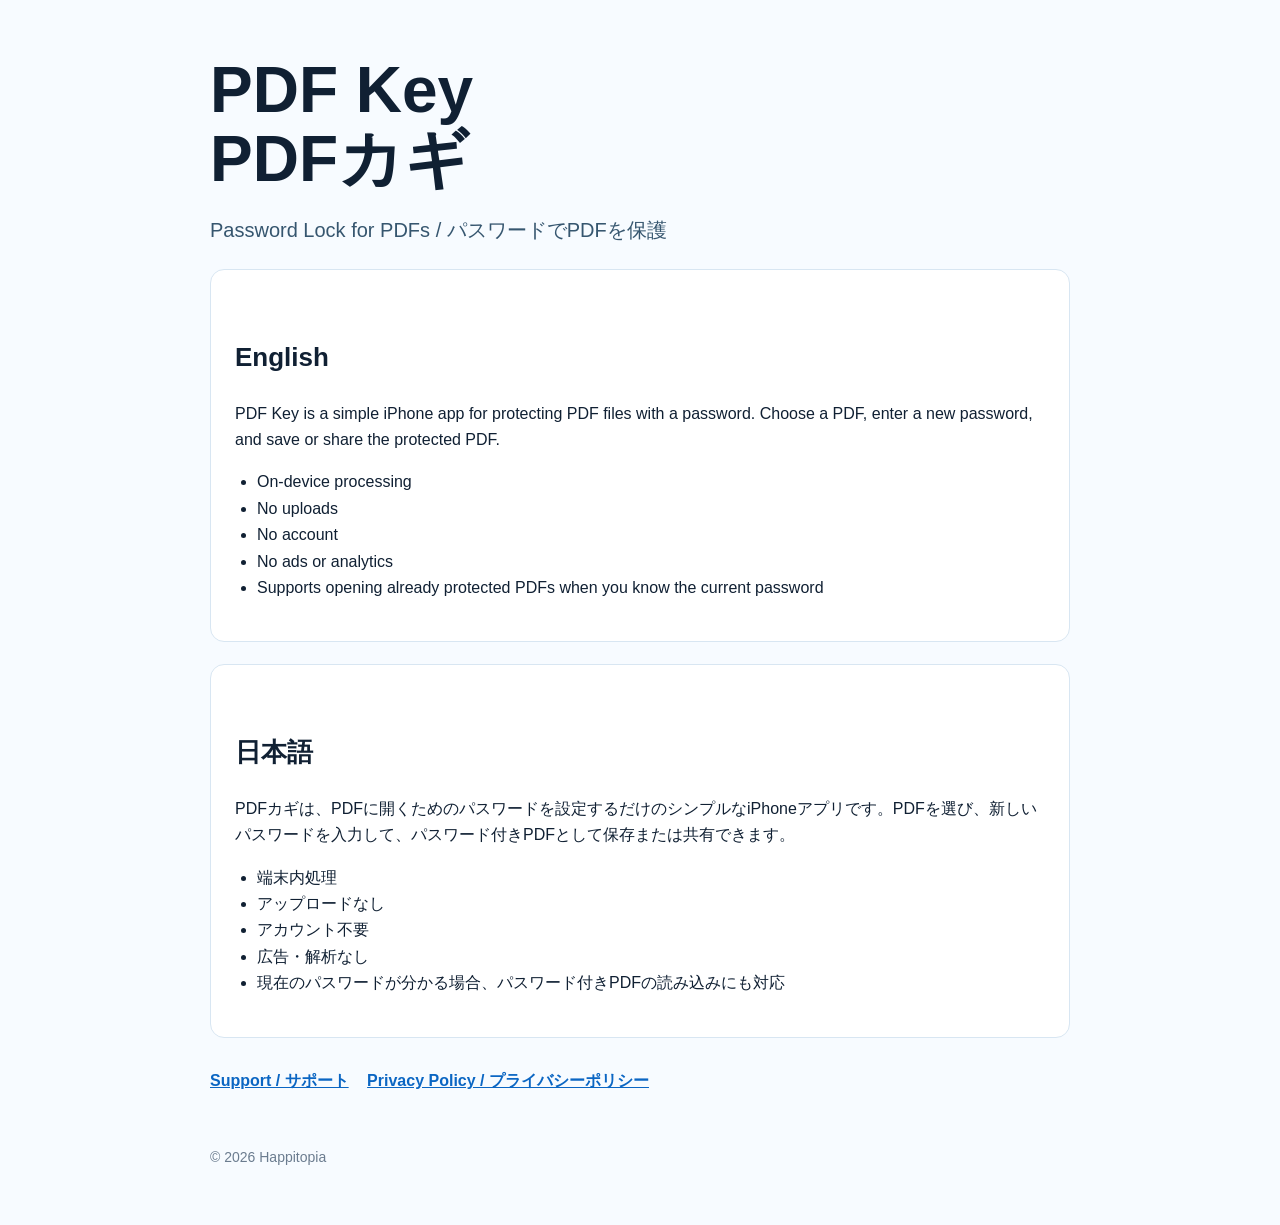
==== index.html @ c800aa66 "Create index.html" ====
<!doctype html>
<html lang="en">
<head>
  <meta charset="utf-8">
  <meta name="viewport" content="width=device-width, initial-scale=1">
  <title>PDF Key / PDFカギ</title>
  <style>
    body { margin: 0; font-family: -apple-system, BlinkMacSystemFont, "Segoe UI", sans-serif; color: #102033; background: #f7fbff; line-height: 1.65; }
    main { max-width: 860px; margin: 0 auto; padding: 56px 22px; }
    h1 { font-size: clamp(36px, 7vw, 64px); line-height: 1.08; margin: 0 0 16px; }
    h2 { margin-top: 42px; font-size: 26px; }
    .lead { font-size: 20px; color: #36566f; }
    .card { background: #fff; border: 1px solid #d8e6f2; border-radius: 14px; padding: 24px; margin: 22px 0; }
    .links a { display: inline-block; margin: 8px 14px 8px 0; color: #0b66c3; font-weight: 600; }
    ul { padding-left: 22px; }
    footer { margin-top: 44px; color: #6b7c8f; font-size: 14px; }
  </style>
</head>
<body>
<main>
  <h1>PDF Key<br>PDFカギ</h1>
  <p class="lead">Password Lock for PDFs / パスワードでPDFを保護</p>

  <section class="card">
    <h2>English</h2>
    <p>PDF Key is a simple iPhone app for protecting PDF files with a password. Choose a PDF, enter a new password, and save or share the protected PDF.</p>
    <ul>
      <li>On-device processing</li>
      <li>No uploads</li>
      <li>No account</li>
      <li>No ads or analytics</li>
      <li>Supports opening already protected PDFs when you know the current password</li>
    </ul>
  </section>

  <section class="card">
    <h2>日本語</h2>
    <p>PDFカギは、PDFに開くためのパスワードを設定するだけのシンプルなiPhoneアプリです。PDFを選び、新しいパスワードを入力して、パスワード付きPDFとして保存または共有できます。</p>
    <ul>
      <li>端末内処理</li>
      <li>アップロードなし</li>
      <li>アカウント不要</li>
      <li>広告・解析なし</li>
      <li>現在のパスワードが分かる場合、パスワード付きPDFの読み込みにも対応</li>
    </ul>
  </section>

  <p class="links">
    <a href="support.html">Support / サポート</a>
    <a href="privacy.html">Privacy Policy / プライバシーポリシー</a>
  </p>

  <footer>© 2026 Happitopia</footer>
</main>
</body>
</html>
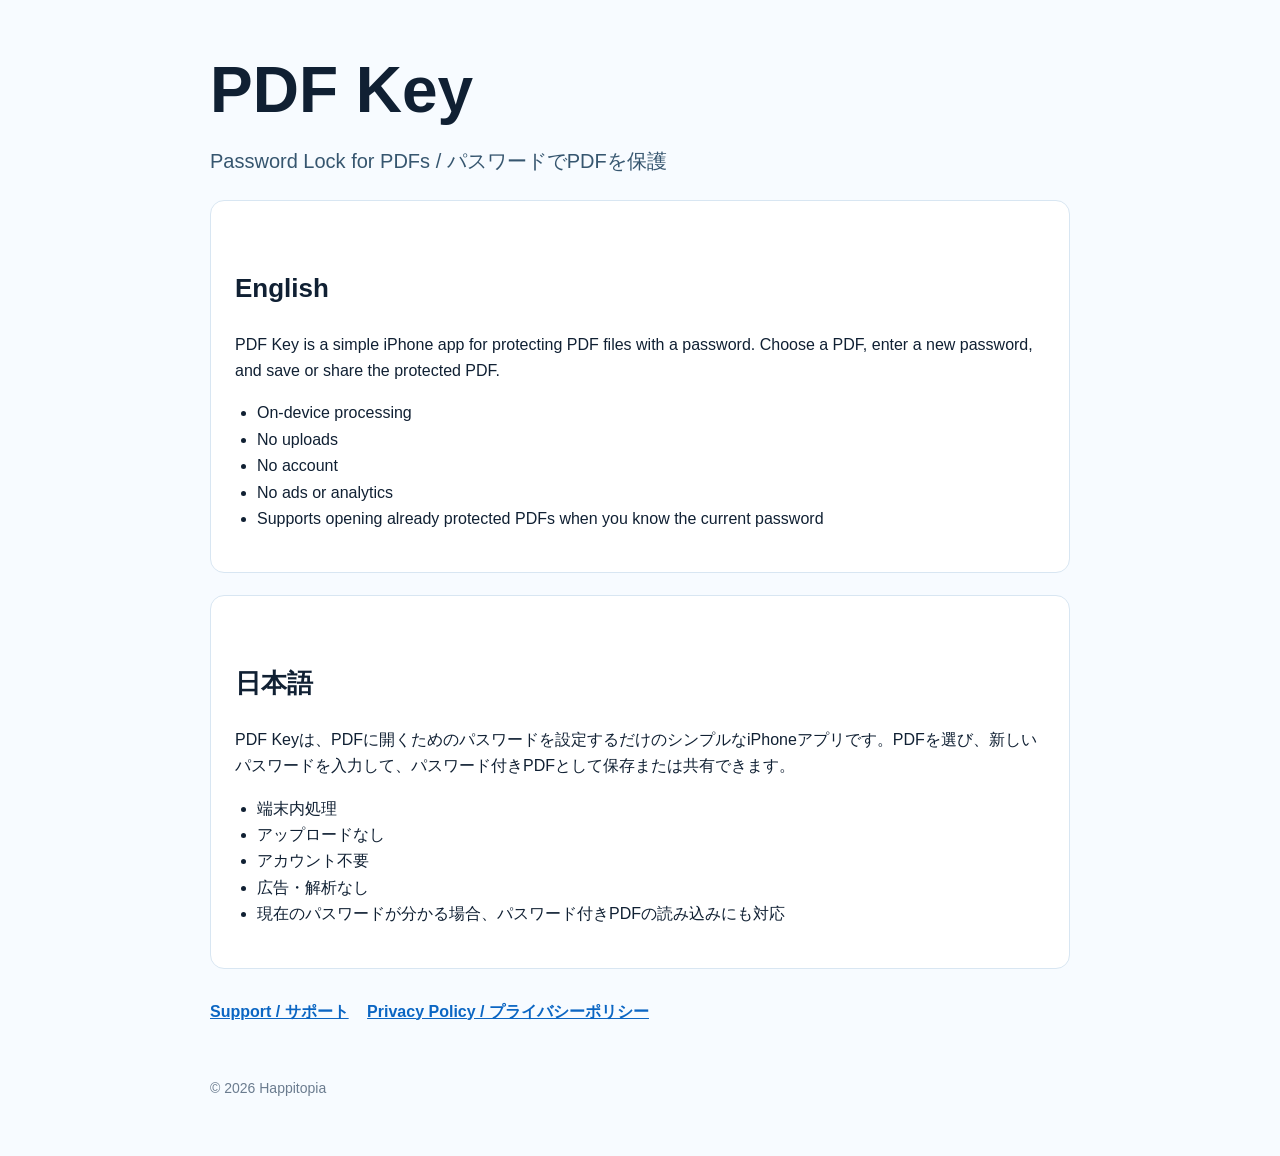
==== commit b64de37e: "Use PDF Key as Japanese app name" ====
--- a/index.html
+++ b/index.html
@@ -3,7 +3,7 @@
 <head>
   <meta charset="utf-8">
   <meta name="viewport" content="width=device-width, initial-scale=1">
-  <title>PDF Key / PDFカギ</title>
+  <title>PDF Key</title>
   <style>
     body { margin: 0; font-family: -apple-system, BlinkMacSystemFont, "Segoe UI", sans-serif; color: #102033; background: #f7fbff; line-height: 1.65; }
     main { max-width: 860px; margin: 0 auto; padding: 56px 22px; }
@@ -18,7 +18,7 @@
 </head>
 <body>
 <main>
-  <h1>PDF Key<br>PDFカギ</h1>
+  <h1>PDF Key</h1>
   <p class="lead">Password Lock for PDFs / パスワードでPDFを保護</p>
 
   <section class="card">
@@ -35,7 +35,7 @@
 
   <section class="card">
     <h2>日本語</h2>
-    <p>PDFカギは、PDFに開くためのパスワードを設定するだけのシンプルなiPhoneアプリです。PDFを選び、新しいパスワードを入力して、パスワード付きPDFとして保存または共有できます。</p>
+    <p>PDF Keyは、PDFに開くためのパスワードを設定するだけのシンプルなiPhoneアプリです。PDFを選び、新しいパスワードを入力して、パスワード付きPDFとして保存または共有できます。</p>
     <ul>
       <li>端末内処理</li>
       <li>アップロードなし</li>
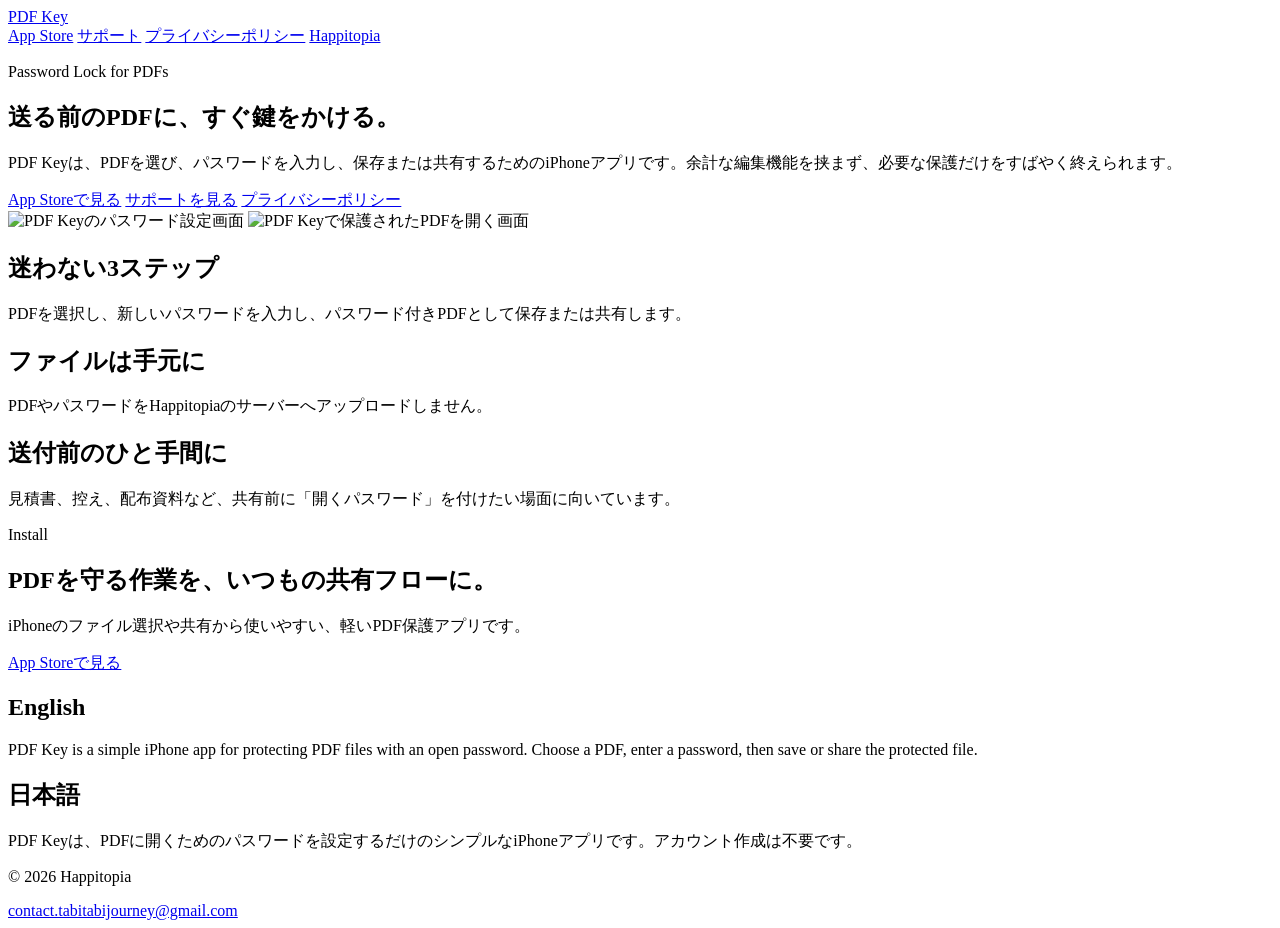
==== commit 08b59314: "Polish PDF Key marketing page" ====
--- a/index.html
+++ b/index.html
@@ -1,56 +1,81 @@
 <!doctype html>
-<html lang="en">
+<html lang="ja">
 <head>
   <meta charset="utf-8">
   <meta name="viewport" content="width=device-width, initial-scale=1">
+  <link rel="icon" href="data:,">
   <title>PDF Key</title>
-  <style>
-    body { margin: 0; font-family: -apple-system, BlinkMacSystemFont, "Segoe UI", sans-serif; color: #102033; background: #f7fbff; line-height: 1.65; }
-    main { max-width: 860px; margin: 0 auto; padding: 56px 22px; }
-    h1 { font-size: clamp(36px, 7vw, 64px); line-height: 1.08; margin: 0 0 16px; }
-    h2 { margin-top: 42px; font-size: 26px; }
-    .lead { font-size: 20px; color: #36566f; }
-    .card { background: #fff; border: 1px solid #d8e6f2; border-radius: 14px; padding: 24px; margin: 22px 0; }
-    .links a { display: inline-block; margin: 8px 14px 8px 0; color: #0b66c3; font-weight: 600; }
-    ul { padding-left: 22px; }
-    footer { margin-top: 44px; color: #6b7c8f; font-size: 14px; }
-  </style>
+  <meta name="description" content="PDF Keyは、iPhone上でPDFに開くパスワードを設定できるシンプルなアプリです。PDFは端末内で処理され、アップロードされません。">
+  <link rel="stylesheet" href="./assets/site.css">
 </head>
 <body>
-<main>
-  <h1>PDF Key</h1>
-  <p class="lead">Password Lock for PDFs / パスワードでPDFを保護</p>
+  <main>
+    <header class="site-header">
+      <a class="brand" href="./">PDF Key</a>
+      <nav aria-label="PDF Key">
+        <a class="store-link" href="https://apps.apple.com/us/app/pdf-key/id6782367129">App Store</a>
+        <a href="./support.html">サポート</a>
+        <a href="./privacy.html">プライバシーポリシー</a>
+        <a href="https://happitopia-dev.github.io/">Happitopia</a>
+      </nav>
+    </header>
 
-  <section class="card">
-    <h2>English</h2>
-    <p>PDF Key is a simple iPhone app for protecting PDF files with a password. Choose a PDF, enter a new password, and save or share the protected PDF.</p>
-    <ul>
-      <li>On-device processing</li>
-      <li>No uploads</li>
-      <li>No account</li>
-      <li>No ads or analytics</li>
-      <li>Supports opening already protected PDFs when you know the current password</li>
-    </ul>
-  </section>
+    <section class="hero" aria-labelledby="main-title">
+      <div class="hero-copy">
+        <p class="eyebrow">Password Lock for PDFs</p>
+        <h1 id="main-title">送る前のPDFに、すぐ鍵をかける。</h1>
+        <p class="lead">PDF Keyは、PDFを選び、パスワードを入力し、保存または共有するためのiPhoneアプリです。余計な編集機能を挟まず、必要な保護だけをすばやく終えられます。</p>
+        <div class="actions">
+          <a class="primary-action" href="https://apps.apple.com/us/app/pdf-key/id6782367129">App Storeで見る</a>
+          <a href="./support.html">サポートを見る</a>
+          <a href="./privacy.html">プライバシーポリシー</a>
+        </div>
+      </div>
+      <div class="phone-stage" aria-label="PDF Key screenshots">
+        <img class="phone primary" src="https://is1-ssl.mzstatic.com/image/thumb/PurpleSource211/v4/4d/31/cc/4d31cc54-0cee-faba-8c77-1879185ce8c9/en_01_password_lock.png/600x1300bb.webp" alt="PDF Keyのパスワード設定画面">
+        <img class="phone secondary" src="https://is1-ssl.mzstatic.com/image/thumb/PurpleSource211/v4/a3/ac/7d/a3ac7df9-092b-8b99-a8d4-677f4f78b11c/en_02_open_protected.png/600x1300bb.webp" alt="PDF Keyで保護されたPDFを開く画面">
+      </div>
+    </section>
 
-  <section class="card">
-    <h2>日本語</h2>
-    <p>PDF Keyは、PDFに開くためのパスワードを設定するだけのシンプルなiPhoneアプリです。PDFを選び、新しいパスワードを入力して、パスワード付きPDFとして保存または共有できます。</p>
-    <ul>
-      <li>端末内処理</li>
-      <li>アップロードなし</li>
-      <li>アカウント不要</li>
-      <li>広告・解析なし</li>
-      <li>現在のパスワードが分かる場合、パスワード付きPDFの読み込みにも対応</li>
-    </ul>
-  </section>
+    <section class="feature-grid" aria-label="PDF Keyの特徴">
+      <article>
+        <h2>迷わない3ステップ</h2>
+        <p>PDFを選択し、新しいパスワードを入力し、パスワード付きPDFとして保存または共有します。</p>
+      </article>
+      <article>
+        <h2>ファイルは手元に</h2>
+        <p>PDFやパスワードをHappitopiaのサーバーへアップロードしません。</p>
+      </article>
+      <article>
+        <h2>送付前のひと手間に</h2>
+        <p>見積書、控え、配布資料など、共有前に「開くパスワード」を付けたい場面に向いています。</p>
+      </article>
+    </section>
 
-  <p class="links">
-    <a href="support.html">Support / サポート</a>
-    <a href="privacy.html">Privacy Policy / プライバシーポリシー</a>
-  </p>
+    <section class="install-panel">
+      <div>
+        <p class="eyebrow">Install</p>
+        <h2>PDFを守る作業を、いつもの共有フローに。</h2>
+        <p>iPhoneのファイル選択や共有から使いやすい、軽いPDF保護アプリです。</p>
+      </div>
+      <a class="primary-action" href="https://apps.apple.com/us/app/pdf-key/id6782367129">App Storeで見る</a>
+    </section>
 
-  <footer>© 2026 Happitopia</footer>
-</main>
+    <section class="two-column">
+      <div>
+        <h2>English</h2>
+        <p>PDF Key is a simple iPhone app for protecting PDF files with an open password. Choose a PDF, enter a password, then save or share the protected file.</p>
+      </div>
+      <div>
+        <h2>日本語</h2>
+        <p>PDF Keyは、PDFに開くためのパスワードを設定するだけのシンプルなiPhoneアプリです。アカウント作成は不要です。</p>
+      </div>
+    </section>
+
+    <footer>
+      <p>&copy; 2026 Happitopia</p>
+      <a href="mailto:contact.tabitabijourney@gmail.com">contact.tabitabijourney@gmail.com</a>
+    </footer>
+  </main>
 </body>
 </html>
